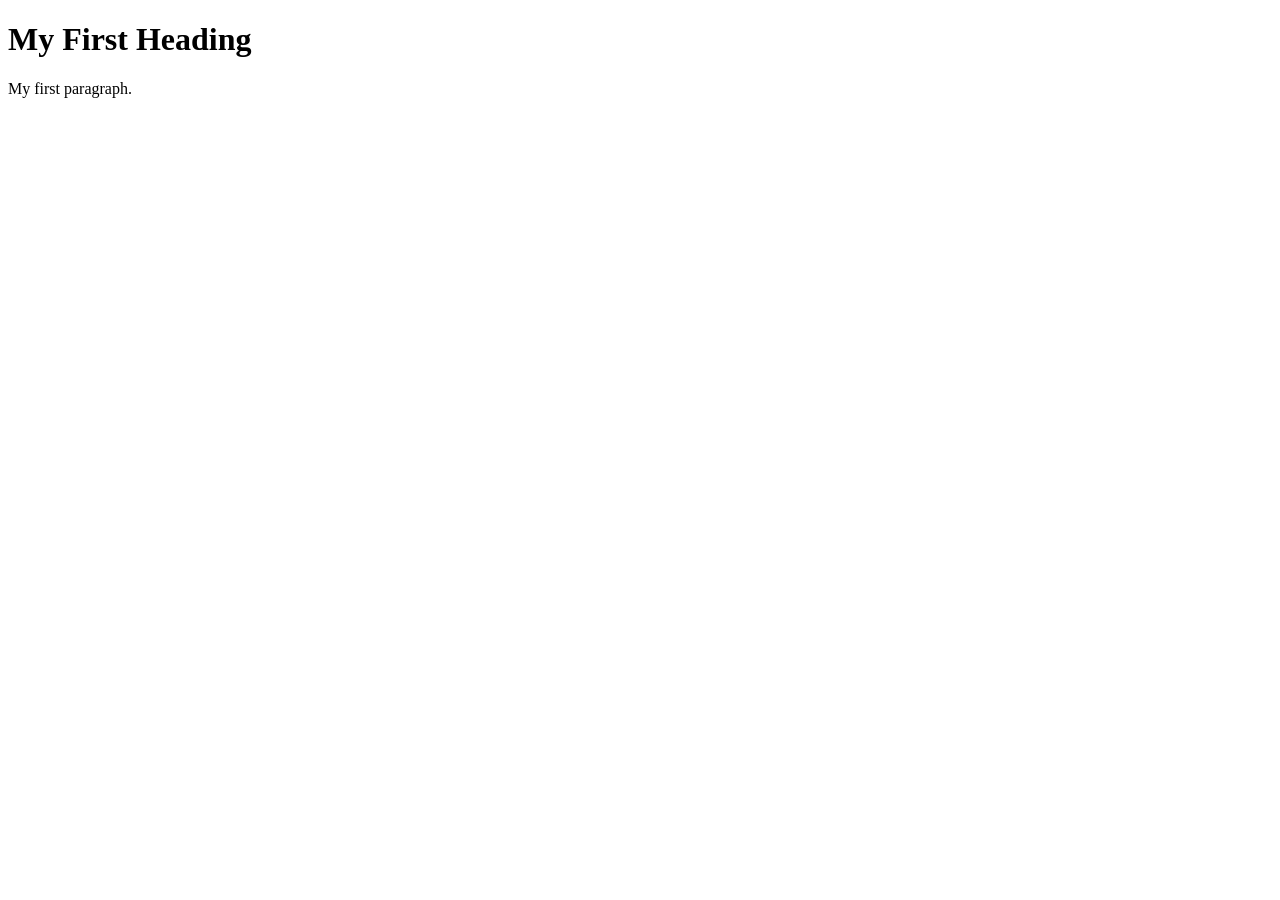
==== index.html @ 4b139760 "Rename Example1.html to index.html" ====
<!DOCTYPE html>
<html>

<!-- Richard Davies, Data Science -->

<!-- CODING LESSON NUMBER 1 -->
<!-- Commenting your code is vital, vital, vital -->

<!-- This is how you add comments to HTML -->

<!-- You can also include
multi - line comments
if you find that useful -->

<!-- To turn text into a comment, use the=is short-cut: CTRL & the "/" key (command + "/" on Mac)-->


<!-- HOW HTML WORKS - THE BASICS -->
<!-- HTML files have two fundamental parts. (1) The head, (2) The body -->

<!-- The head contains things that you do not see on the page -->

<head>
    <title>Page Title</title>
</head>

<!-- The body contains thigs you see -->
<!-- Most elements both open and close, with the content in the middle -->
<!-- Indenting is optional, but helps with readability -->
<body>
    <h1>My First Heading</h1>
    <p>My first paragraph.</p>
</body>
</html>
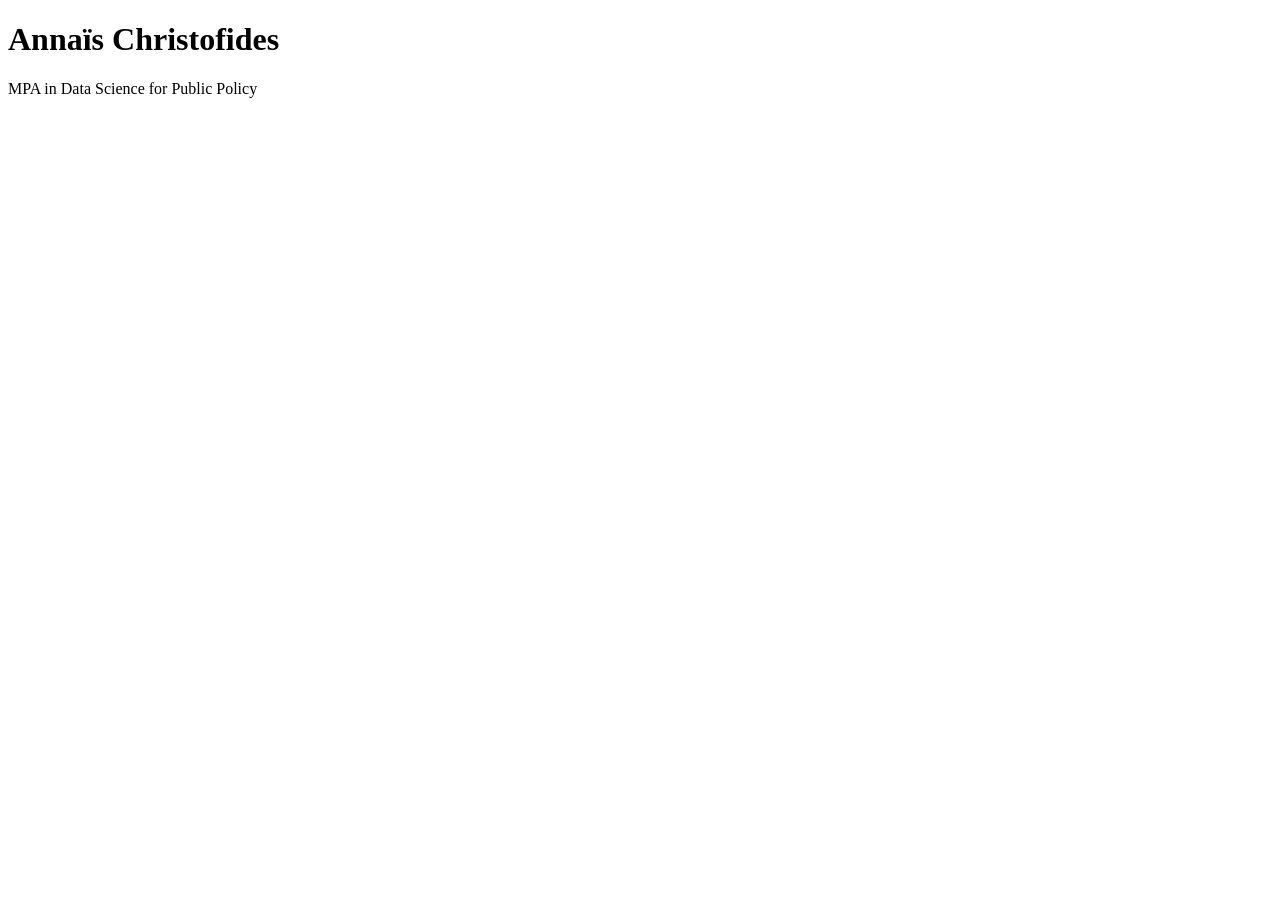
==== commit 0cbee017: "Update index.html" ====
--- a/index.html
+++ b/index.html
@@ -1,7 +1,7 @@
 <!DOCTYPE html>
 <html>
 
-<!-- Richard Davies, Data Science -->
+<!-- Annaïs Christofides, MPA in Data Science for Public Policy -->
 
 <!-- CODING LESSON NUMBER 1 -->
 <!-- Commenting your code is vital, vital, vital -->
@@ -28,7 +28,7 @@
 <!-- Most elements both open and close, with the content in the middle -->
 <!-- Indenting is optional, but helps with readability -->
 <body>
-    <h1>My First Heading</h1>
-    <p>My first paragraph.</p>
+    <h1>Annaïs Christofides</h1>
+    <p>MPA in Data Science for Public Policy</p>
 </body>
 </html>
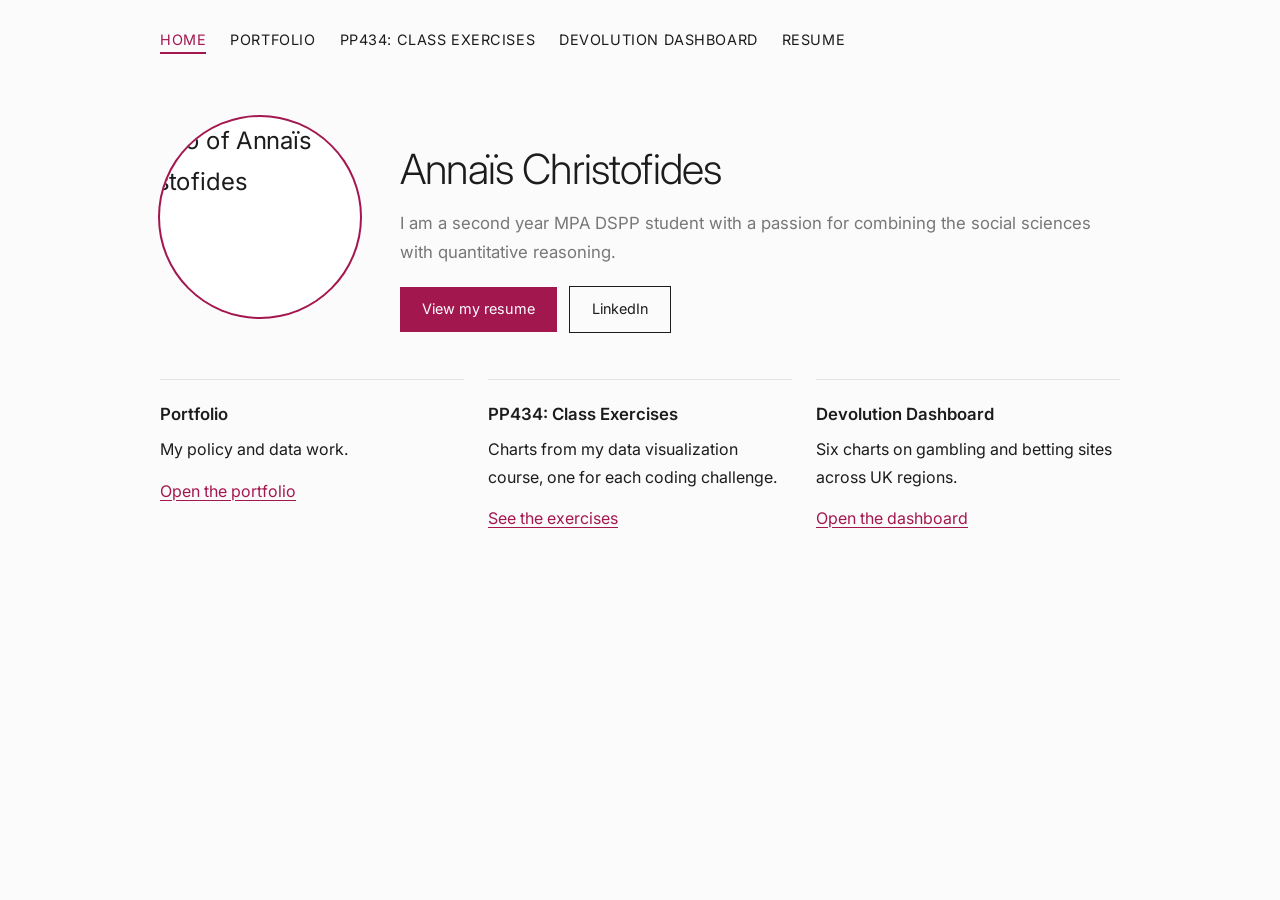
==== commit c4d9ed12: "Update index.html" ====
--- a/index.html
+++ b/index.html
@@ -1,34 +1,53 @@
 <!DOCTYPE html>
-<html>
-
-<!-- Annaïs Christofides, MPA in Data Science for Public Policy -->
-
-<!-- CODING LESSON NUMBER 1 -->
-<!-- Commenting your code is vital, vital, vital -->
-
-<!-- This is how you add comments to HTML -->
-
-<!-- You can also include
-multi - line comments
-if you find that useful -->
-
-<!-- To turn text into a comment, use the=is short-cut: CTRL & the "/" key (command + "/" on Mac)-->
-
-
-<!-- HOW HTML WORKS - THE BASICS -->
-<!-- HTML files have two fundamental parts. (1) The head, (2) The body -->
-
-<!-- The head contains things that you do not see on the page -->
+<html lang="en">
 
 <head>
-    <title>Page Title</title>
+    <meta charset="utf-8">
+    <meta name="viewport" content="width=device-width, initial-scale=1">
+    <link rel="stylesheet" type="text/css" href="style.css">
+    <title>Annaïs Christofides</title>
 </head>
 
-<!-- The body contains thigs you see -->
-<!-- Most elements both open and close, with the content in the middle -->
-<!-- Indenting is optional, but helps with readability -->
 <body>
-    <h1>Annaïs Christofides</h1>
-    <p>MPA in Data Science for Public Policy</p>
+    <nav class="site-nav">
+        <a href="index.html" class="active">Home</a>
+        <a href="portfolio.html">Portfolio</a>
+        <a href="pp434-class-exercises.html">PP434: Class Exercises</a>
+        <a href="DevolutionDashboard.html">Devolution Dashboard</a>
+        <a href="Annais_Christofides_Resume_2026_LDN.pdf" target="_blank">Resume</a>
+    </nav>
+
+    <div class="hero">
+        <div class="headshot">
+            <img src="headshot.jpeg" alt="Photo of Annaïs Christofides">
+        </div>
+        <div>
+            <h1 class="big">Annaïs Christofides</h1>
+            <p>
+                I am a second year MPA DSPP student with a passion for combining the social sciences with quantitative reasoning.
+            </p>
+            <a class="button" href="Annais_Christofides_Resume_2026_LDN.pdf" target="_blank">View my resume</a>
+            <a class="button secondary" href="https://www.linkedin.com/in/annaïs">LinkedIn</a>
+        </div>
+    </div>
+
+    <div class="card-grid">
+        <div class="card">
+            <h3>Portfolio</h3>
+            <p>My policy and data work.</p>
+            <a href="portfolio.html">Open the portfolio</a>
+        </div>
+        <div class="card">
+            <h3>PP434: Class Exercises</h3>
+            <p>Charts from my data visualization course, one for each coding challenge.</p>
+            <a href="pp434-class-exercises.html">See the exercises</a>
+        </div>
+        <div class="card">
+            <h3>Devolution Dashboard</h3>
+            <p>Six charts on gambling and betting sites across UK regions.</p>
+            <a href="DevolutionDashboard.html">Open the dashboard</a>
+        </div>
+    </div>
 </body>
+
 </html>
--- a/style.css
+++ b/style.css
@@ -0,0 +1,262 @@
+/* This is the stylesheet for my portfolio site. It is built from the class example, with extra styles added at the bottom. */
+/* Comments in CSS don't do anything, they just explain what the code is for. */
+
+/* The font. This loads Inter from Google Fonts. If it fails, the browser uses the next font in the list below. */
+@import url('https://fonts.googleapis.com/css2?family=Inter:wght@300;400;500;600&display=swap');
+
+
+body { /* We can style any HTML element by using its name - here we're styling the body */
+  /* We want text that uses a clean sans-serif font, is usually 16px big and close to black */
+  font-family: 'Inter', 'Helvetica Neue', Helvetica, Arial, sans-serif;
+  font-size: 16px;
+  color: #1c1c1c;
+  line-height: 1.7;
+  /* we want a soft off-white page, that's centered and not too wide */
+  background-color: #fcfbfb;
+  margin: 0 auto;
+  max-width: 960px;
+  padding: 0 24px 80px;
+}
+
+
+/* Headings */
+h1, h2, h3, h4, h5, h6 {
+  color: #1c1c1c;
+  margin-top: 24px;
+  margin-bottom: 16px;
+  font-weight: 600;
+}
+
+/* We want the main heading to be big and light, not bold */
+.big { /* This is the class from the HTML file, you can use it to style any element */
+  font-size: 2.6rem;
+  font-weight: 300;
+  letter-spacing: -0.02em;
+  margin: 40px 0 4px;
+}
+
+h2 {
+  font-size: 1.3rem;
+  margin: 0 0 14px;
+}
+
+/* A short dark pink line under each h2 heading */
+h2::after {
+  content: "";
+  display: block;
+  width: 36px;
+  height: 3px;
+  background-color: #a3174f;
+  margin-top: 8px;
+}
+
+h3 {
+  font-size: 1.05rem;
+  margin: 28px 0 8px;
+}
+
+/* The small grey line under my name that introduces the page */
+.small {
+  font-size: 1.1rem;
+  font-weight: 300;
+  color: #777777;
+  max-width: 62ch;
+}
+
+/* The grey line with my name and LinkedIn link */
+.byline {
+  color: #777777;
+  margin: 0 0 12px;
+}
+
+
+/* Paragraph */
+p {
+  margin: 0 0 14px;
+  max-width: 72ch; /* stops lines of text getting too long to read */
+}
+
+section {
+  border-top: 1px solid #e6e1e3; /* a thin grey line between sections */
+  padding: 40px 0 16px;          /* more space between sections */
+}
+
+hr {
+  display: none; /* the section lines already separate things, so we hide the hr lines */
+}
+
+
+/* Links */
+/* We want the links to be dark pink, and to turn black when you hover over them */
+a {
+  color: #a3174f;
+  text-underline-offset: 3px;
+}
+
+a:hover {
+  color: #1c1c1c;
+}
+
+/* Small bits of code, like the full API url */
+code {
+  background-color: #f3eef0;
+  padding: 2px 5px;
+  font-size: 0.88rem;
+  word-break: break-all;
+}
+
+
+/* Images */
+img {
+  max-width: 100%;
+  height: auto;
+}
+
+
+/* ---------------------------------------------------------------- */
+/* EXTRA STYLES I ADDED FOR MY SITE (not in the class example)       */
+/* ---------------------------------------------------------------- */
+
+/* Navigation bar at the top of every page */
+.site-nav {
+  display: flex;
+  flex-wrap: wrap;
+  gap: 24px;
+  padding: 28px 0 0;
+}
+
+.site-nav a {
+  color: #1c1c1c;
+  text-decoration: none;
+  font-size: 0.9rem;
+  letter-spacing: 0.04em;
+  text-transform: uppercase;
+}
+
+.site-nav a:hover {
+  color: #a3174f;
+}
+
+/* The link for the page you are on is dark pink with a line under it */
+.site-nav a.active {
+  color: #a3174f;
+  border-bottom: 2px solid #a3174f;
+}
+
+
+/* Charts */
+.chart-row {
+  display: flex;
+  flex-wrap: wrap;
+  gap: 24px;
+}
+
+figure {
+  margin: 0 0 16px;
+  max-width: 100%;
+  overflow-x: auto;
+}
+
+
+/* Buttons on the home page */
+.button {
+  display: inline-block;
+  padding: 10px 22px;
+  background-color: #a3174f;
+  color: #fff;
+  text-decoration: none;
+  font-size: 0.9rem;
+  margin: 6px 8px 6px 0;
+}
+
+.button:hover {
+  background-color: #1c1c1c;
+  color: #fff;
+}
+
+.button.secondary {
+  background-color: transparent;
+  color: #1c1c1c;
+  border: 1px solid #1c1c1c;
+}
+
+.button.secondary:hover {
+  background-color: #1c1c1c;
+  color: #fff;
+}
+
+
+/* Devolution dashboard: six charts in a grid, three across */
+.dashboard-grid {
+  display: grid;
+  grid-template-columns: repeat(3, 1fr);
+  gap: 24px;
+  margin: 24px 0;
+  overflow-x: auto;
+}
+
+
+/* Home page: photo and introduction side by side */
+.hero {
+  display: flex;
+  align-items: center;
+  gap: 40px;
+  padding: 40px 0;
+}
+
+.hero p {
+  color: #777777;
+  font-size: 1.05rem;
+}
+
+/* The photo sits in a round frame with a thin dark pink ring */
+.headshot {
+  width: 200px;
+  height: 200px;
+  flex-shrink: 0;
+  border-radius: 50%;
+  overflow: hidden;
+  background-color: #fff;
+  box-shadow: 0 0 0 2px #a3174f;
+}
+
+/* The photo is zoomed in so my face fills the circle, and its top edge fades out softly */
+.headshot img {
+  width: 100%;
+  height: 100%;
+  object-fit: cover;
+  transform-origin: 50% 0;
+  transform: translateY(7%) scale(1.5);
+  -webkit-mask-image: linear-gradient(to bottom, transparent 0, #000 6%);
+  mask-image: linear-gradient(to bottom, transparent 0, #000 6%);
+}
+
+
+/* Home page: three cards linking to my pages */
+.card-grid {
+  display: grid;
+  grid-template-columns: repeat(3, 1fr);
+  gap: 24px;
+}
+
+.card {
+  border-top: 1px solid #e6e1e3;
+  padding-top: 20px;
+}
+
+.card h3 {
+  margin-top: 0;
+}
+
+
+/* Small screens: tablets and phones */
+@media (max-width: 800px) {
+  .dashboard-grid { grid-template-columns: repeat(2, 1fr); }
+  .card-grid { grid-template-columns: 1fr; }
+}
+
+@media (max-width: 600px) {
+  .big { font-size: 2rem; }
+  .dashboard-grid { grid-template-columns: 1fr; }
+  .hero { flex-direction: column; text-align: center; }
+}
